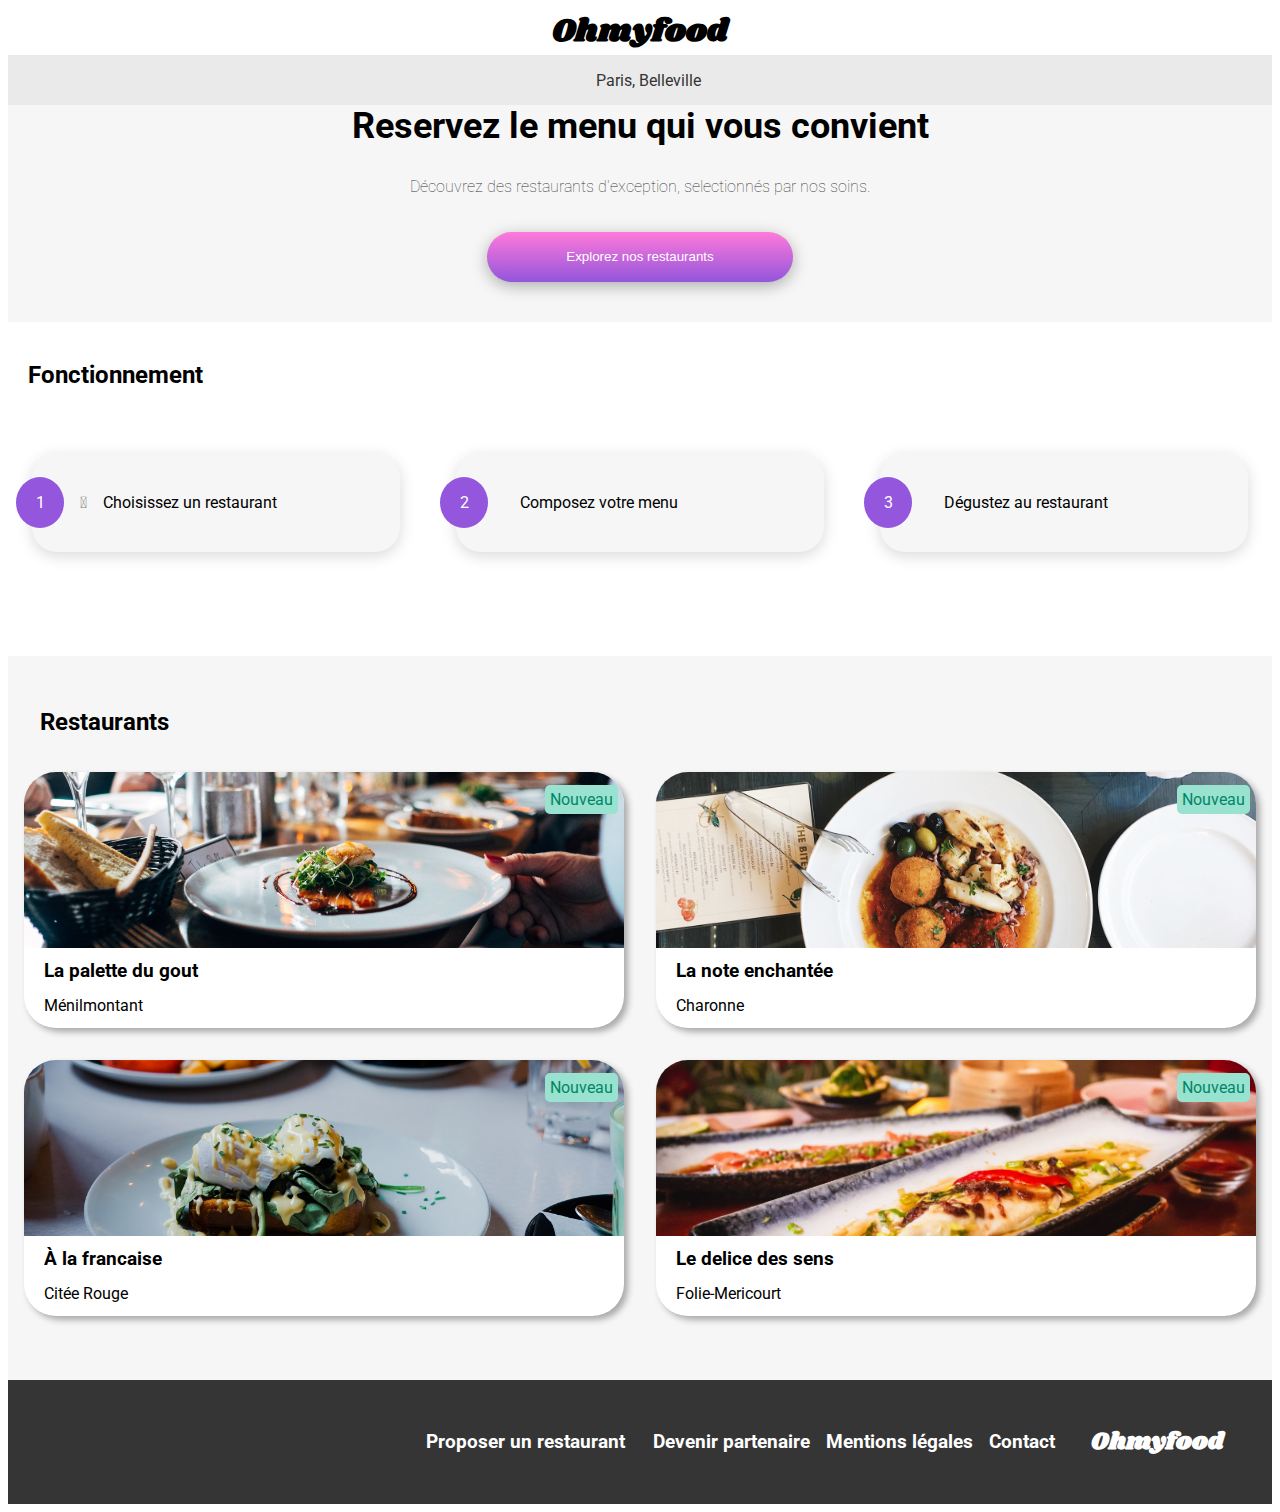
==== index.html @ 45278000 "slide + petites modifications" ====
<!DOCTYPE html>
<html lang="fr">

<head>
    <meta charset="UTF-8">
    <meta name="viewport" content="width=device-width, initial-scale=1.0">
    <title>Oh My Food</title>
    <link rel="preconnect" href="https://fonts.googleapis.com">
    <link rel="preconnect" href="https://fonts.gstatic.com" crossorigin>
    <link href="https://fonts.googleapis.com/css2?family=Shrikhand&display=swap" rel="stylesheet">
    <link rel="preconnect" href="https://fonts.googleapis.com">
    <link rel="preconnect" href="https://fonts.gstatic.com" crossorigin>
    <link href="https://fonts.googleapis.com/css2?family=Roboto:wght@100;300;500;700&display=swap" rel="stylesheet">
    <link rel="stylesheet" href="https://cdnjs.cloudflare.com/ajax/libs/font-awesome/6.2.1/css/all.min.css"
        integrity="sha512-MV7K8+y+gLIBoVD59lQIYicR65iaqukzvf/nwasF0nqhPay5w/9lJmVM2hMDcnK1OnMGCdVK+iQrJ7lzPJQd1w=="
        crossorigin="anonymous" referrerpolicy="no-referrer">
    <link rel="stylesheet" href="./main.css">
</head>

<!-- Header START -->
<html>

<body>
    <header>
        <h1>Ohmyfood</h1>
        <div class="location">
            <i class="fa-solid fa-location-dot"></i>
            <p>Paris, Belleville</p>
        </div>
        <div class="introduction">
            <div class="introduction__title">
                <h2> Reservez le menu qui vous convient</h2>
            </div>
            <div class="introduction__down-title">
                <p>Découvrez des restaurants d'exception, selectionnés par nos soins.</p>
            </div>
            <a href="#restaurants">
                <button class="button">Explorez nos restaurants</button>
            </a>
        </div>
    </header>
    <!-- Header END-->

    <!-- Fonctionnement START-->



    <section class="functionning">
        <h2>Fonctionnement</h2>
        <ul class="functionning__list">
            <li>
                <div class="functionning__list--number">1</div>
                <div><i class="fas fa-mobile-alt"></i></div>
                <p>Choisissez un restaurant</p>
            </li>
            <li>
                <div class="functionning__list--number">2</div>
                <div><i class="fas fa-list"></i></div>
                <p>Composez votre menu</p>
            </li>
            <li>
                <div class="functionning__list--number">3</div>
                <div><i class="fas fa-store"></i></div>
                <p>Dégustez au restaurant</p>
            </li>
        </ul>
    </section>




    <section class="restaurants">
        <div class="restaurants__title">
            <h2 id="restaurants">Restaurants</h2>
        </div>
        <div class="restaurants_container">
            <div class="restaurants__card">
                <a href="./pages/palette_du_gout.html">
                    <div class="button_card">
                        <span class="new">Nouveau</span>
                    </div>
                    <img class="restaurants_image" src="./public/images/restaurants/jay-wennington-N_Y88TWmGwA-unsplash.jpg"
                        alt="photo de restaurant chic">
                    <div class="restaurant_descript">
                        <div class="restaurants_name">
                            <h3>La palette du gout</h3>
                            <i class="fa-regular fa-heart"></i>
                        </div>
                        <div class="subtile_card">
                            <p>Ménilmontant</p>
                        </div>
                    </div>
                </a>
            </div>

            <div class="restaurants__card">
                <a href="./pages/la_note_enchantée.html">
                    <div class="button_card">
                        <span class="new">Nouveau</span>
                    </div>
                    <img class="restaurants_image" src="./public/images/restaurants/stil-u2Lp8tXIcjw-unsplash.jpg"
                        alt="image d" une assiette magnifique du restaurant">
                    <div class="restaurant_descript">
                        <div class="restaurants_name">
                            <h3>La note enchantée</h3>
                            <i class="fa-regular fa-heart"></i>
                        </div>
                        <div class="subtile_card">
                            <p>Charonne</p>
                        </div>
                    </div>
                </a>
            </div>
            <div class="restaurants__card">
                <a href="./pages/a_la_française.html">
                    <div class="button_card">
                        <span class="new">Nouveau</span>
                    </div>
                    <img class="restaurants_image" src="./public/images/restaurants/toa-heftiba-DQKerTsQwi0-unsplash.jpg"
                        alt="image d'une belle assiette bien dressé ">
                    <div class="restaurant_descript">
                        <div class="restaurants_name">
                            <h3>À la francaise</h3>
                            <i class="fa-regular fa-heart"></i>
                        </div>
                        <div class="subtile_card">
                            <p>Citée Rouge</p>
                        </div>
                    </div>
                </a>
            </div>

            <div class="restaurants__card">
                <a href="./pages/delice_des_sens.html">
                    <div class="button_card">
                        <span class="new">Nouveau</span>
                    </div>
                    <img class="restaurants_image"
                        src="./public/images/restaurants/louis-hansel-shotsoflouis-qNBGVyOCY8Q-unsplash.jpg"
                        alt="image d'une belle assiette en forme de bateau bien dressé">
                    <div class="restaurant_descript">
                        <div class="restaurants_name">
                            <h3>Le delice des sens</h3>
                            <i class="fa-regular fa-heart"></i>
                        </div>
                        <div class="subtile_card">
                            <p>Folie-Mericourt</p>
                        </div>
                    </div>
                </a>
            </div>
        </div>
    </section>
    <footer>
        <div class="footer">
            <a href="#">
                <div class="footer_title ">
                    <h2>Ohmyfood</h2>
                </div>
            </a>
            <ul>
                <a href="#">
                        <h3><li class="footer_logo"> <i class="fa-solid fa-utensils"></i>
                            Proposer un restaurant</h3>
                    </li>
                </a>
                <a href="#">
                        <h3><li class="footer_logo"> <i class="fa-solid fa-handshake-angle"></i> Devenir partenaire</h3>
                    </li>
                </a>
                <a href="#">
                    <li>
                        <h3>Mentions légales</h3>
                    </li>
                </a>
                <a href="#">
                    <li>
                        <h3>Contact</h3>
                    </li>
                </a>
            </ul>
        </div>
    </footer>
</body>

</html>
---- main.css ----
/* Variables colors */
body {
  font-family: "Roboto", sans-serif;
}

h1 {
  text-align: center;
  font-family: "Shrikhand", cursive;
  margin-top: 0;
  margin-bottom: 0;
}

a {
  text-decoration: none;
  color: #000;
}

li {
  list-style-type: none;
}

.location {
  display: flex;
  align-items: baseline;
  background-color: #EAEAEA;
  color: #353535;
  justify-content: center;
}
.location .fa-solid {
  padding-right: 1em;
}

.introduction {
  text-align: center;
  background-color: #f6F6F6;
}
.introduction__title {
  font-size: 24px;
  color: rgb(0, 0, 0);
  margin-top: -1.3em;
}
.introduction__down-title {
  color: #353535;
  font-weight: lighter;
}
.introduction .button {
  background-image: linear-gradient(to top, #9356DC, #FF79DA);
  box-shadow: 0px 4px 16px rgba(0, 0, 0, 0.3);
  color: white;
  height: 50px;
  border: none;
  border-radius: 25px;
  padding: 1em;
  margin-top: 1.5em;
  margin-bottom: 3em;
  opacity: 1;
  transition: opacity 250ms, transform 250ms ease-in-out;
  width: 23em;
}
.introduction .button:hover {
  box-shadow: 0px 4px 16px rgb(0, 0, 0);
  opacity: 0.85;
  transition: all 250ms ease-in-out;
  transform: scale(1.05);
  cursor: pointer;
}

.functionning {
  margin-bottom: 50px;
}
.functionning h2 {
  padding: 20px;
}
.functionning__list {
  padding-left: 0;
}
@media screen and (min-width: 1024px) {
  .functionning__list {
    display: flex;
    justify-content: space-between;
  }
}
.functionning__list li {
  display: flex;
  flex-direction: row;
  justify-content: flex-start;
  align-items: center;
  flex-wrap: nowrap;
  padding: 1.5em;
  margin: 1.5em 1.5em;
  border-radius: 25px;
  box-shadow: 0px 4px 15px 0px rgba(0, 0, 0, 0.15);
  background-color: #f6f6f6;
}
@media screen and (min-width: 1024px) {
  .functionning__list li {
    width: 20em;
  }
}
.functionning__list--number {
  background-color: #9356DC;
  color: white;
  border-radius: 50%;
  padding: 1em;
  margin-left: -2.5em;
  width: 1em;
  text-align: center;
}

.fa, .fas {
  color: grey;
  margin-left: 1em;
  margin-right: 1em;
}
.fa-mobile-alt:before, .fas-mobile-alt:before {
  content: "\f3cd";
}

.fa-store {
  color: #9356DC;
}

.restaurants {
  display: flex;
  flex-direction: column;
  margin-top: 5em;
  background-color: #f6f6f6;
  padding: 2em 0em 3em 0em;
}
.restaurants__title {
  padding-left: 2em;
}
.restaurants__card {
  border-radius: 2em;
  box-shadow: 4px 4px 6px #aaa;
  margin: 1em;
  position: relative;
  background: #ffffff;
  height: 16em;
}
.restaurants_image {
  -o-object-fit: cover;
     object-fit: cover;
  border-top-left-radius: 2em;
  border-top-right-radius: 2em;
  width: 100%;
  height: 100%;
  max-height: 11em;
}
.restaurants_name {
  padding-left: 1.25em;
  display: flex;
  justify-content: space-between;
  align-items: baseline;
  padding-right: 1.25rem;
}
.restaurants_name .fa-heart {
  font-size: 1.5em;
}

.new {
  color: #008766;
  background-color: #99E2D0;
  border: 5px solid #99E2D0;
  border-radius: 5px;
  position: absolute;
  right: 1%;
  top: 5%;
}

.subtile_card {
  padding-left: 1.25em;
}

.restaurant_descript {
  line-height: 0;
}

.restaurants_container {
  box-sizing: border-box;
}
@media screen and (min-width: 1024px) {
  .restaurants_container {
    display: grid;
    grid-template-columns: repeat(2, 1fr);
  }
}

.footer {
  background-color: #353535;
  color: white;
  padding: 1em 0em 1em 0em;
}
@media screen and (min-width: 1024px) {
  .footer {
    display: flex;
    flex-direction: row-reverse;
    padding-right: 3em;
    align-items: center;
  }
}
.footer_title {
  font-family: "Shrikhand", cursive;
  padding-left: 2.25em;
}
.footer_logo {
  display: flex;
  align-items: baseline;
  gap: 0.5em;
}

footer a {
  color: white;
}

@media screen and (min-width: 1024px) {
  .footer ul {
    display: flex;
  }
}

@media screen and (min-width: 1024px) {
  .footer li {
    margin-bottom: 0.5em;
    padding-left: 1em;
  }
}

.banner {
  display: flex;
  align-items: center;
}
.banner_arrow {
  padding-left: 2em;
}
.banner_title {
  flex-basis: 90%;
  text-align: center;
}

.menu_pix {
  box-sizing: border-box;
}
.menu_pix img {
  -o-object-fit: cover;
     object-fit: cover;
  width: 100%;
  height: 250px;
}

.container {
  background-color: #f6f6f6;
  margin-top: -3em;
  border-radius: 25px 25px 0 0;
  position: relative;
}
@media screen and (min-width: 1024px) {
  .container {
    margin: -3em 12em 0em 12em;
  }
}
.container_banner {
  font-family: shrikhand;
  font-weight: 400;
  text-align: center;
  display: flex;
  align-items: center;
  padding: 0.75em 0 0 1em;
}
@media screen and (min-width: 1024px) {
  .container_banner {
    justify-content: center;
  }
}

.menu {
  margin-left: 0.75em;
  margin-right: 0.75em;
}
.menu__part {
  box-sizing: border-box;
}

.category__name {
  margin-left: 0.75em;
  margin-top: 1em;
  margin-bottom: 1em;
  font-weight: 300;
  font-size: 16px;
}
.category__name--line {
  width: 3em;
  border: 1.5px solid #99E2D0;
  margin-left: 0.75em;
  margin-bottom: 1em;
}

.choice {
  display: flex;
  flex-direction: column;
  gap: 0.75em;
}
.choice__card {
  background-color: white;
  border-radius: 15px;
  box-shadow: 0px 4.01149px 15.0431px rgba(0, 0, 0, 0.1);
  display: flex;
  flex-direction: row;
  height: 4.3em;
  overflow: hidden;
}
.choice__card__txt {
  display: flex;
  flex-direction: column;
  justify-content: space-between;
  width: auto;
  flex: 1;
  padding-left: 20px;
  white-space: nowrap;
  text-overflow: ellipsis;
  overflow: hidden;
}
.choice__card__txt--title {
  white-space: nowrap;
  text-overflow: ellipsis;
  overflow: hidden;
  font-weight: 500;
  font-size: 18px;
  padding-top: 0.8em;
}
.choice__card__txt--description {
  white-space: nowrap;
  text-overflow: ellipsis;
  overflow: hidden;
  font-weight: 300;
  font-size: 15px;
  padding-bottom: 12px;
}
.choice__card__price {
  width: 4.3em;
  height: 100%;
  display: flex;
  padding-top: 2.3em;
  justify-content: center;
}
.choice__card__price span {
  font-weight: 700;
  font-size: 15px;
}
.choice__card__check {
  width: 4.3em;
  height: 100%;
  margin-right: -4.3em;
  background-color: #99E2D0;
  display: flex;
  justify-content: center;
  align-items: center;
  transition-duration: 0.3s;
  cursor: pointer;
}
.choice__card:hover > .choice__card__check {
  margin: 0;
  transition: all 0.8s;
}

.fa-circle-check {
  color: white;
}

.command {
  display: flex;
  justify-content: center;
  padding-top: 1em;
}
.command__button {
  background-image: linear-gradient(to top, #9356DC, #FF79DA);
  box-shadow: 0px 4px 16px rgba(0, 0, 0, 0.3);
  color: white;
  height: 50px;
  border: none;
  border-radius: 25px;
  padding: 1em;
  margin-top: 1.5em;
  margin-bottom: 3em;
  opacity: 1;
  transition: opacity 250ms, transform 250ms ease-in-out;
  width: 20em;
}
.command__button:hover {
  box-shadow: 0px 4px 16px rgb(0, 0, 0);
  opacity: 0.85;
  transition: all 250ms ease-in-out;
  transform: scale(1.05);
  cursor: pointer;
}

.choice__card__txt p,
.choice__card__txt h3 {
  margin: 0;
}

.restaurants__card:hover {
  transform: scale(1.05);
  transition: transform 0.2s ease-in-out;
}/*# sourceMappingURL=main.css.map */
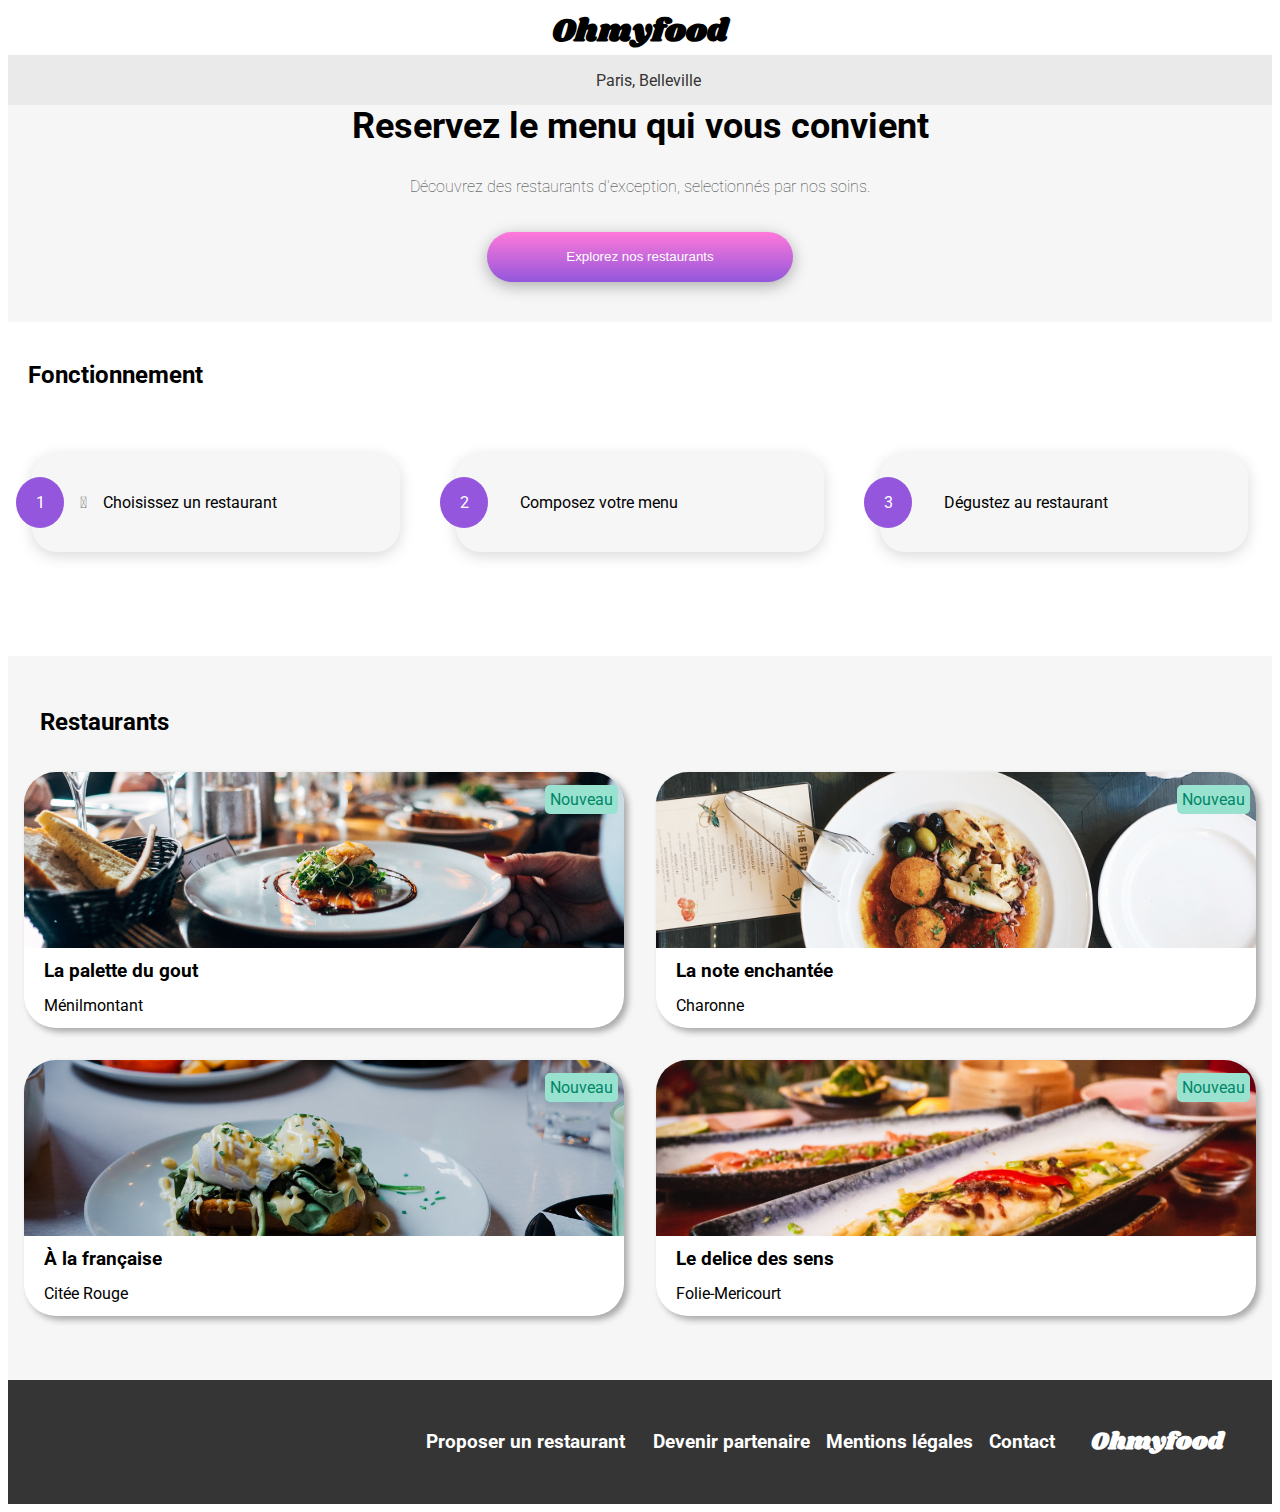
==== commit 7ae516b2: "Anim heart + slide + other + organisation" ====
--- a/index.html
+++ b/index.html
@@ -79,12 +79,15 @@
                     <div class="button_card">
                         <span class="new">Nouveau</span>
                     </div>
-                    <img class="restaurants_image" src="./public/images/restaurants/jay-wennington-N_Y88TWmGwA-unsplash.jpg"
+                    <img class="restaurants_image"
+                        src="./public/images/restaurants/jay-wennington-N_Y88TWmGwA-unsplash.jpg"
                         alt="photo de restaurant chic">
                     <div class="restaurant_descript">
                         <div class="restaurants_name">
-                            <h3>La palette du gout</h3>
-                            <i class="fa-regular fa-heart"></i>
+                            <h3>La palette du gout
+                                <i class="fa-regular fa-heart"></i>
+                                <i class="fa-solid fa-heart my-heart-full"></i>
+                            </h3>
                         </div>
                         <div class="subtile_card">
                             <p>Ménilmontant</p>
@@ -102,8 +105,10 @@
                         alt="image d" une assiette magnifique du restaurant">
                     <div class="restaurant_descript">
                         <div class="restaurants_name">
-                            <h3>La note enchantée</h3>
-                            <i class="fa-regular fa-heart"></i>
+                            <h3>La note enchantée
+                                <i class="fa-regular fa-heart"></i>
+                                <i class="fa-solid fa-heart my-heart-full"></i>
+                            </h3>
                         </div>
                         <div class="subtile_card">
                             <p>Charonne</p>
@@ -116,12 +121,15 @@
                     <div class="button_card">
                         <span class="new">Nouveau</span>
                     </div>
-                    <img class="restaurants_image" src="./public/images/restaurants/toa-heftiba-DQKerTsQwi0-unsplash.jpg"
+                    <img class="restaurants_image"
+                        src="./public/images/restaurants/toa-heftiba-DQKerTsQwi0-unsplash.jpg"
                         alt="image d'une belle assiette bien dressé ">
                     <div class="restaurant_descript">
                         <div class="restaurants_name">
-                            <h3>À la francaise</h3>
-                            <i class="fa-regular fa-heart"></i>
+                            <h3> À la française
+                                <i class="fa-regular fa-heart"></i>
+                                <i class="fa-solid fa-heart my-heart-full"></i>
+                            </h3>
                         </div>
                         <div class="subtile_card">
                             <p>Citée Rouge</p>
@@ -140,8 +148,10 @@
                         alt="image d'une belle assiette en forme de bateau bien dressé">
                     <div class="restaurant_descript">
                         <div class="restaurants_name">
-                            <h3>Le delice des sens</h3>
-                            <i class="fa-regular fa-heart"></i>
+                            <h3>Le delice des sens
+                                <i class="fa-regular fa-heart"></i>
+                                <i class="fa-solid fa-heart my-heart-full"></i>
+                            </h3>
                         </div>
                         <div class="subtile_card">
                             <p>Folie-Mericourt</p>
@@ -160,12 +170,16 @@
             </a>
             <ul>
                 <a href="#">
-                        <h3><li class="footer_logo"> <i class="fa-solid fa-utensils"></i>
-                            Proposer un restaurant</h3>
-                    </li>
-                </a>
-                <a href="#">
-                        <h3><li class="footer_logo"> <i class="fa-solid fa-handshake-angle"></i> Devenir partenaire</h3>
+                    <h3>
+                        <li class="footer_logo"> <i class="fa-solid fa-utensils"></i>
+                            Proposer un restaurant
+                    </h3>
+                    </li>
+                </a>
+                <a href="#">
+                    <h3>
+                        <li class="footer_logo"> <i class="fa-solid fa-handshake-angle"></i> Devenir partenaire
+                    </h3>
                     </li>
                 </a>
                 <a href="#">
--- a/main.css
+++ b/main.css
@@ -138,6 +138,10 @@
   background: #ffffff;
   height: 16em;
 }
+.restaurants__card:hover {
+  transform: scale(1.02);
+  transition: transform 0.2s ease-in-out;
+}
 .restaurants_image {
   -o-object-fit: cover;
      object-fit: cover;
@@ -150,12 +154,13 @@
 .restaurants_name {
   padding-left: 1.25em;
   display: flex;
-  justify-content: space-between;
-  align-items: baseline;
-  padding-right: 1.25rem;
-}
-.restaurants_name .fa-heart {
-  font-size: 1.5em;
+}
+.restaurants_name h3 {
+  display: flex;
+  align-items: center;
+}
+.restaurants_name i {
+  right: 1em;
 }
 
 .new {
@@ -186,6 +191,47 @@
   }
 }
 
+.heart__icon i {
+  position: absolute;
+  cursor: pointer;
+}
+
+.my-heart-full {
+  opacity: 0;
+  transition: opacity 1s ease-in-out;
+  -webkit-text-fill-color: transparent;
+  background-image: linear-gradient(#ff79dA, #9356dc);
+  -webkit-background-clip: text;
+  background-clip: text;
+}
+
+.my-heart-full:hover {
+  opacity: 1;
+  background-position: 0% 100%;
+  background-image: linear-gradient(#ff79dA, #9356dc);
+  transition: opacity 1s ease-in-out;
+}
+
+.fa-heart {
+  position: absolute;
+  cursor: pointer;
+  font-size: 1.2em;
+}
+.fa-heart__full {
+  opacity: 0;
+  transition: opacity 1s ease-in-out;
+  -webkit-text-fill-color: transparent;
+  background-image: linear-gradient(#ff79dA, #9356dc);
+  -webkit-background-clip: text;
+  background-clip: text;
+}
+.fa-heart__full:hover {
+  opacity: 1;
+  background-position: 0% 100%;
+  background-image: linear-gradient(#ff79dA, #9356dc);
+  transition: opacity 1s ease-in-out;
+}
+
 .footer {
   background-color: #353535;
   color: white;
@@ -231,7 +277,8 @@
   align-items: center;
 }
 .banner_arrow {
-  padding-left: 2em;
+  padding-left: 1em;
+  font-size: 1.5em;
 }
 .banner_title {
   flex-basis: 90%;
@@ -270,6 +317,15 @@
 @media screen and (min-width: 1024px) {
   .container_banner {
     justify-content: center;
+  }
+}
+.container_title i {
+  right: 1em;
+}
+@media screen and (min-width: 1024px) {
+  .container_title i {
+    right: auto;
+    padding-left: 0.5em;
   }
 }
 
@@ -397,9 +453,4 @@
 .choice__card__txt p,
 .choice__card__txt h3 {
   margin: 0;
-}
-
-.restaurants__card:hover {
-  transform: scale(1.05);
-  transition: transform 0.2s ease-in-out;
 }/*# sourceMappingURL=main.css.map */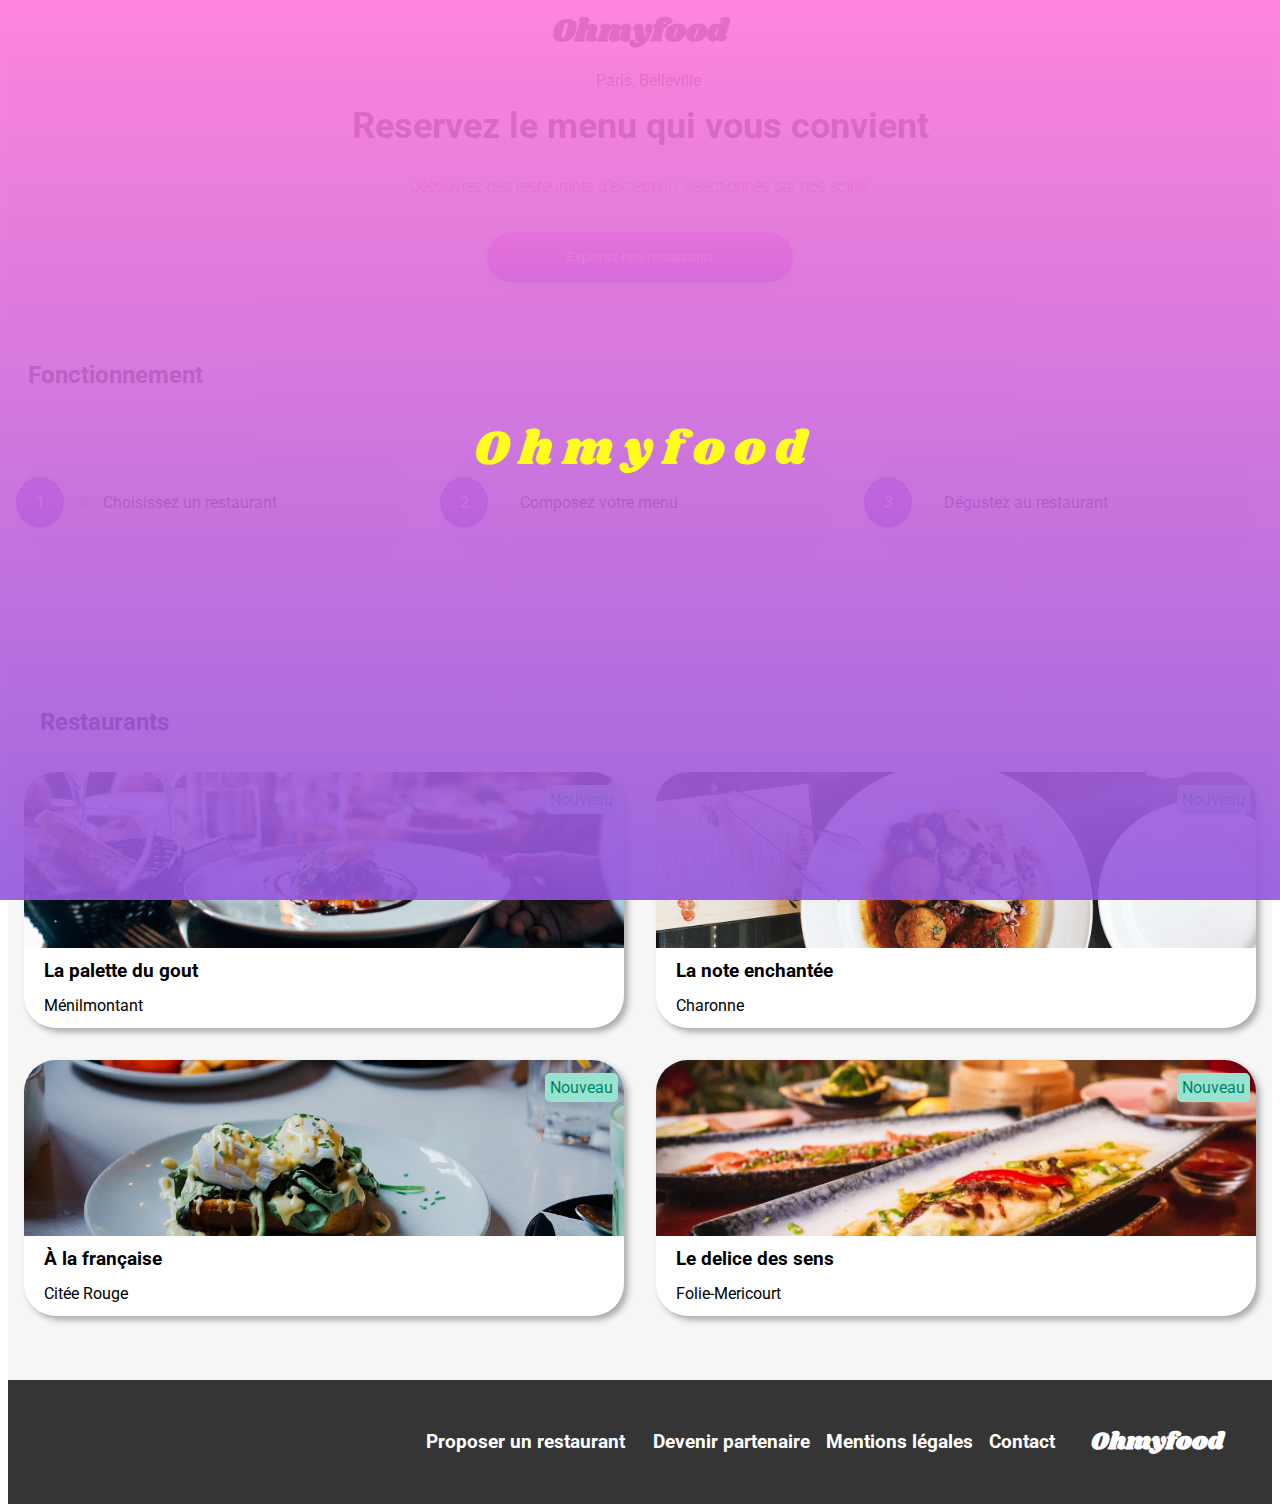
==== commit 1baedaa0: "loader ok" ====
--- a/index.html
+++ b/index.html
@@ -21,6 +21,18 @@
 <html>
 
 <body>
+    <div class="loader">
+        <div class="word">
+          <span>O</span>
+          <span>h</span>
+          <span>m</span>
+          <span>y</span>
+          <span>f</span>
+          <span>o</span>
+          <span>o</span>
+          <span>d</span>
+        </div>
+      </div>
     <header>
         <h1>Ohmyfood</h1>
         <div class="location">
--- a/main.css
+++ b/main.css
@@ -453,4 +453,73 @@
 .choice__card__txt p,
 .choice__card__txt h3 {
   margin: 0;
+}
+
+.loader {
+  position: fixed;
+  display: grid;
+  place-items: center;
+  background: linear-gradient(#ff79dA, #9356dc);
+  height: 100vh;
+  inset: 0;
+  z-index: 1;
+  opacity: 0.9;
+  animation: disappear 0.3s 3.5s forwards;
+}
+
+.word {
+  display: inline-block;
+  font-size: 48px;
+  color: yellow;
+  font-family: shrikhand;
+}
+
+.word span {
+  display: inline-block;
+  animation: spin 3s;
+}
+
+@keyframes disappear {
+  0% {
+    transform: scale(1);
+  }
+  100% {
+    transform: scale(0);
+  }
+}
+@keyframes spin {
+  to {
+    transform: rotateY(360deg);
+  }
+}
+.word span:nth-child(1) {
+  animation-delay: 0s;
+}
+
+.word span:nth-child(2) {
+  animation-delay: 0.2s;
+}
+
+.word span:nth-child(3) {
+  animation-delay: 0.4s;
+}
+
+.word span:nth-child(4) {
+  animation-delay: 0.6s;
+}
+
+.word span:nth-child(5) {
+  animation-delay: 0.8s;
+}
+
+.word span:nth-child(6) {
+  animation-delay: 1s;
+}
+
+.word span:nth-child(7) {
+  animation-delay: 1.2s;
+}
+
+.word span:nth-child(8) {
+  animation-delay: 1.4s;
 }/*# sourceMappingURL=main.css.map */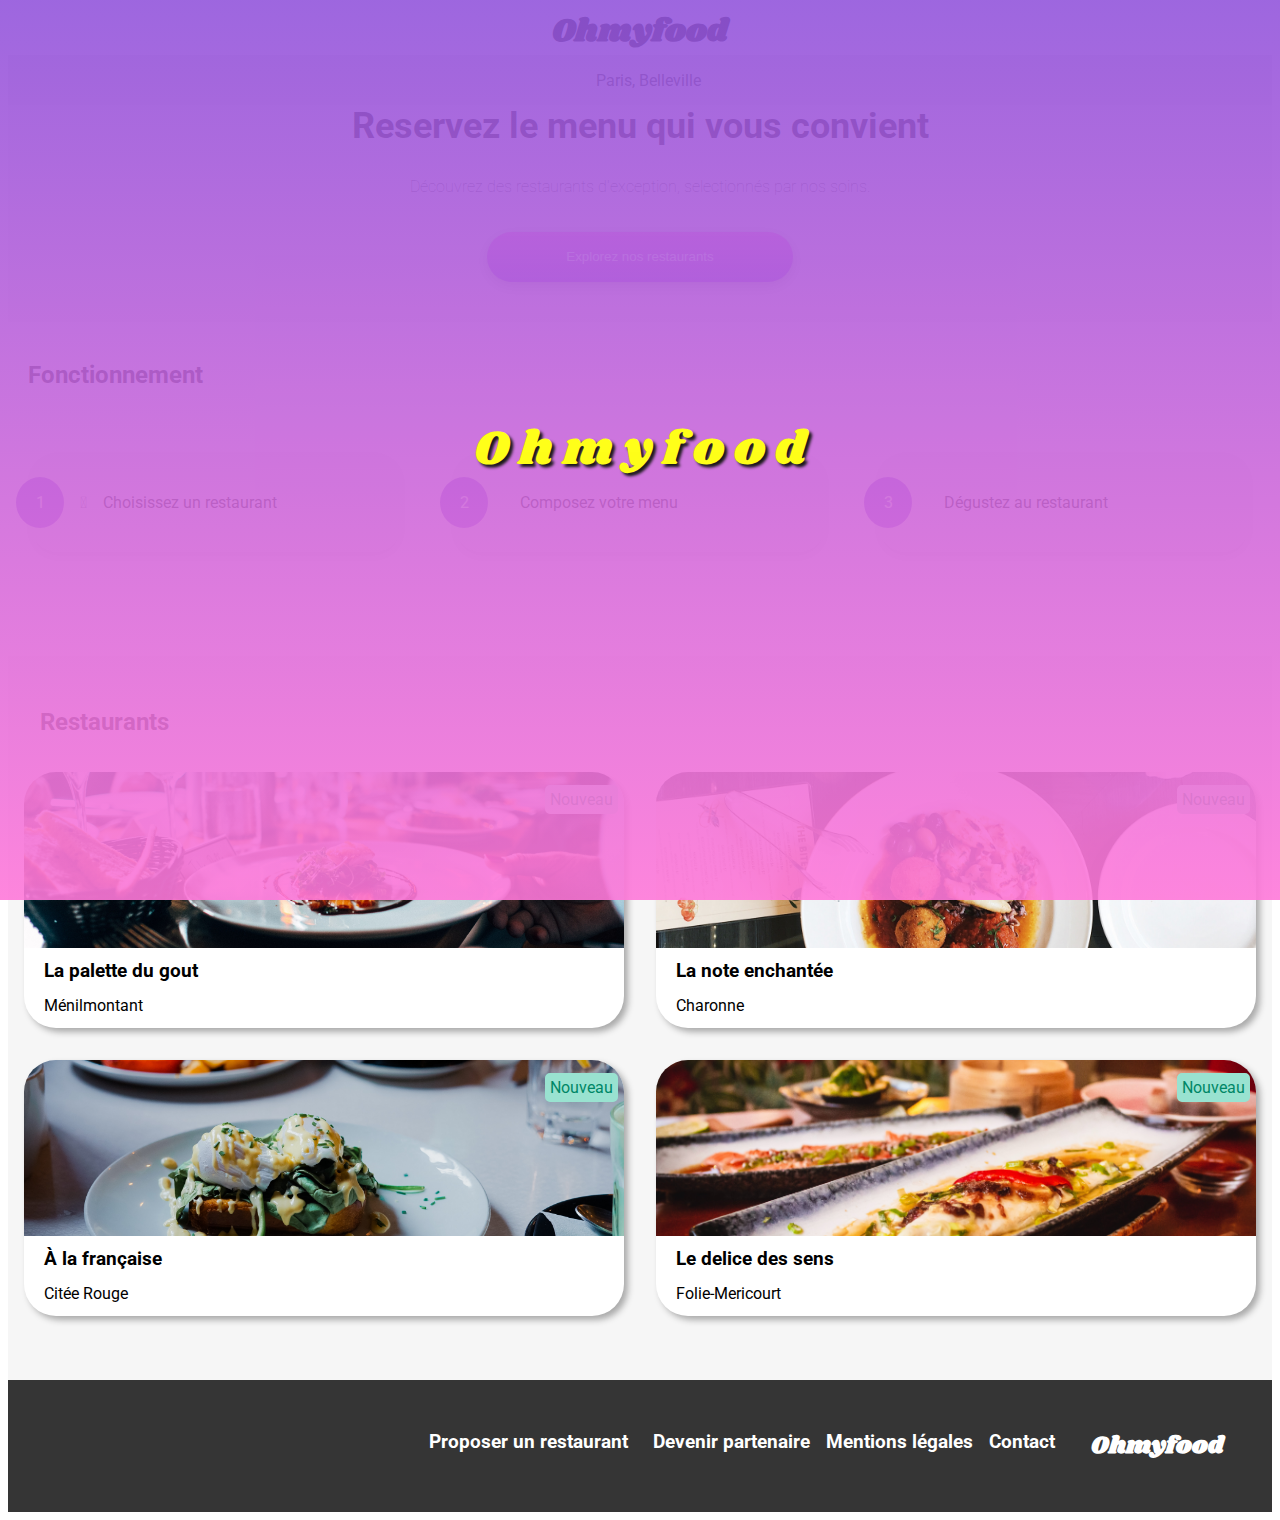
==== commit 1f2829be: "Correction des erreurs W3C" ====
--- a/index.html
+++ b/index.html
@@ -18,7 +18,6 @@
 </head>
 
 <!-- Header START -->
-<html>
 
 <body>
     <div class="loader">
@@ -46,9 +45,7 @@
             <div class="introduction__down-title">
                 <p>Découvrez des restaurants d'exception, selectionnés par nos soins.</p>
             </div>
-            <a href="#restaurants">
                 <button class="button">Explorez nos restaurants</button>
-            </a>
         </div>
     </header>
     <!-- Header END-->
@@ -83,7 +80,7 @@
 
     <section class="restaurants">
         <div class="restaurants__title">
-            <h2 id="restaurants">Restaurants</h2>
+            <h2>Restaurants</h2>
         </div>
         <div class="restaurants_container">
             <div class="restaurants__card">
@@ -92,8 +89,7 @@
                         <span class="new">Nouveau</span>
                     </div>
                     <img class="restaurants_image"
-                        src="./public/images/restaurants/jay-wennington-N_Y88TWmGwA-unsplash.jpg"
-                        alt="photo de restaurant chic">
+                        src="./public/images/restaurants/jay-wennington-N_Y88TWmGwA-unsplash.jpg" alt="photo de restaurant chic">
                     <div class="restaurant_descript">
                         <div class="restaurants_name">
                             <h3>La palette du gout
@@ -109,12 +105,11 @@
             </div>
 
             <div class="restaurants__card">
-                <a href="./pages/la_note_enchantée.html">
-                    <div class="button_card">
-                        <span class="new">Nouveau</span>
-                    </div>
-                    <img class="restaurants_image" src="./public/images/restaurants/stil-u2Lp8tXIcjw-unsplash.jpg"
-                        alt="image d" une assiette magnifique du restaurant">
+                <a href="./pages/la_note_enchantee.html">
+                    <div class="button_card">
+                        <span class="new">Nouveau</span>
+                    </div>
+                    <img class="restaurants_image" src="./public/images/restaurants/stil-u2Lp8tXIcjw-unsplash.jpg" alt="image d'une assiette magnifique du restaurant">
                     <div class="restaurant_descript">
                         <div class="restaurants_name">
                             <h3>La note enchantée
@@ -129,13 +124,12 @@
                 </a>
             </div>
             <div class="restaurants__card">
-                <a href="./pages/a_la_française.html">
+                <a href="./pages/a_la_francaise.html">
                     <div class="button_card">
                         <span class="new">Nouveau</span>
                     </div>
                     <img class="restaurants_image"
-                        src="./public/images/restaurants/toa-heftiba-DQKerTsQwi0-unsplash.jpg"
-                        alt="image d'une belle assiette bien dressé ">
+                        src="./public/images/restaurants/toa-heftiba-DQKerTsQwi0-unsplash.jpg" alt="image d'une belle assiette bien dressé ">
                     <div class="restaurant_descript">
                         <div class="restaurants_name">
                             <h3> À la française
@@ -156,8 +150,7 @@
                         <span class="new">Nouveau</span>
                     </div>
                     <img class="restaurants_image"
-                        src="./public/images/restaurants/louis-hansel-shotsoflouis-qNBGVyOCY8Q-unsplash.jpg"
-                        alt="image d'une belle assiette en forme de bateau bien dressé">
+                        src="./public/images/restaurants/louis-hansel-shotsoflouis-qNBGVyOCY8Q-unsplash.jpg" alt="image d'une belle assiette en forme de bateau bien dressé">
                     <div class="restaurant_descript">
                         <div class="restaurants_name">
                             <h3>Le delice des sens
@@ -181,29 +174,31 @@
                 </div>
             </a>
             <ul>
-                <a href="#">
-                    <h3>
-                        <li class="footer_logo"> <i class="fa-solid fa-utensils"></i>
+                <li>
+                    <a href="#">
+                        <h3 class="footer_logo">
+                            <i class="fa-solid fa-utensils"></i>
                             Proposer un restaurant
-                    </h3>
-                    </li>
-                </a>
-                <a href="#">
-                    <h3>
-                        <li class="footer_logo"> <i class="fa-solid fa-handshake-angle"></i> Devenir partenaire
-                    </h3>
-                    </li>
-                </a>
-                <a href="#">
-                    <li>
+                        </h3>
+                    </a>
+                </li>
+                <li>
+                    <a href="#">
+                        <h3 class="footer_logo">
+                            <i class="fa-solid fa-handshake-angle"></i> Devenir partenaire
+                        </h3>
+                    </a>
+                </li>
+                <li>
+                    <a href="#">
                         <h3>Mentions légales</h3>
-                    </li>
-                </a>
-                <a href="#">
-                    <li>
+                    </a>
+                </li>
+                <li>
+                    <a href="#">
                         <h3>Contact</h3>
-                    </li>
-                </a>
+                    </a>
+                </li>
             </ul>
         </div>
     </footer>
--- a/main.css
+++ b/main.css
@@ -32,7 +32,7 @@
 
 .introduction {
   text-align: center;
-  background-color: #f6F6F6;
+  background-color: #f6f6f6;
 }
 .introduction__title {
   font-size: 24px;
@@ -200,7 +200,7 @@
   opacity: 0;
   transition: opacity 1s ease-in-out;
   -webkit-text-fill-color: transparent;
-  background-image: linear-gradient(#ff79dA, #9356dc);
+  background-image: linear-gradient(#FF79DA, #9356DC);
   -webkit-background-clip: text;
   background-clip: text;
 }
@@ -208,7 +208,7 @@
 .my-heart-full:hover {
   opacity: 1;
   background-position: 0% 100%;
-  background-image: linear-gradient(#ff79dA, #9356dc);
+  background-image: linear-gradient(#FF79DA, #9356DC);
   transition: opacity 1s ease-in-out;
 }
 
@@ -221,14 +221,14 @@
   opacity: 0;
   transition: opacity 1s ease-in-out;
   -webkit-text-fill-color: transparent;
-  background-image: linear-gradient(#ff79dA, #9356dc);
+  background-image: linear-gradient(#FF79DA, #9356DC);
   -webkit-background-clip: text;
   background-clip: text;
 }
 .fa-heart__full:hover {
   opacity: 1;
   background-position: 0% 100%;
-  background-image: linear-gradient(#ff79dA, #9356dc);
+  background-image: linear-gradient(#FF79DA, #9356DC);
   transition: opacity 1s ease-in-out;
 }
 
@@ -332,6 +332,8 @@
 .menu {
   margin-left: 0.75em;
   margin-right: 0.75em;
+  opacity: 0;
+  animation: menuFadeIn 4s forwards;
 }
 .menu__part {
   box-sizing: border-box;
@@ -459,7 +461,7 @@
   position: fixed;
   display: grid;
   place-items: center;
-  background: linear-gradient(#ff79dA, #9356dc);
+  background: linear-gradient(#9356DC, #FF79DA);
   height: 100vh;
   inset: 0;
   z-index: 1;
@@ -471,6 +473,7 @@
   display: inline-block;
   font-size: 48px;
   color: yellow;
+  text-shadow: 3px 3px 3px black;
   font-family: shrikhand;
 }
 
@@ -479,6 +482,38 @@
   animation: spin 3s;
 }
 
+.word span:nth-child(1) {
+  animation-delay: 0s;
+}
+
+.word span:nth-child(2) {
+  animation-delay: 0.2s;
+}
+
+.word span:nth-child(3) {
+  animation-delay: 0.4s;
+}
+
+.word span:nth-child(4) {
+  animation-delay: 0.6s;
+}
+
+.word span:nth-child(5) {
+  animation-delay: 0.8s;
+}
+
+.word span:nth-child(6) {
+  animation-delay: 1s;
+}
+
+.word span:nth-child(7) {
+  animation-delay: 1.2s;
+}
+
+.word span:nth-child(8) {
+  animation-delay: 1.4s;
+}
+
 @keyframes disappear {
   0% {
     transform: scale(1);
@@ -492,34 +527,13 @@
     transform: rotateY(360deg);
   }
 }
-.word span:nth-child(1) {
-  animation-delay: 0s;
-}
-
-.word span:nth-child(2) {
-  animation-delay: 0.2s;
-}
-
-.word span:nth-child(3) {
-  animation-delay: 0.4s;
-}
-
-.word span:nth-child(4) {
-  animation-delay: 0.6s;
-}
-
-.word span:nth-child(5) {
-  animation-delay: 0.8s;
-}
-
-.word span:nth-child(6) {
-  animation-delay: 1s;
-}
-
-.word span:nth-child(7) {
-  animation-delay: 1.2s;
-}
-
-.word span:nth-child(8) {
-  animation-delay: 1.4s;
+@keyframes menuFadeIn {
+  0% {
+    opacity: 0;
+    height: 0;
+  }
+  100% {
+    opacity: 1;
+    height: 100%;
+  }
 }/*# sourceMappingURL=main.css.map */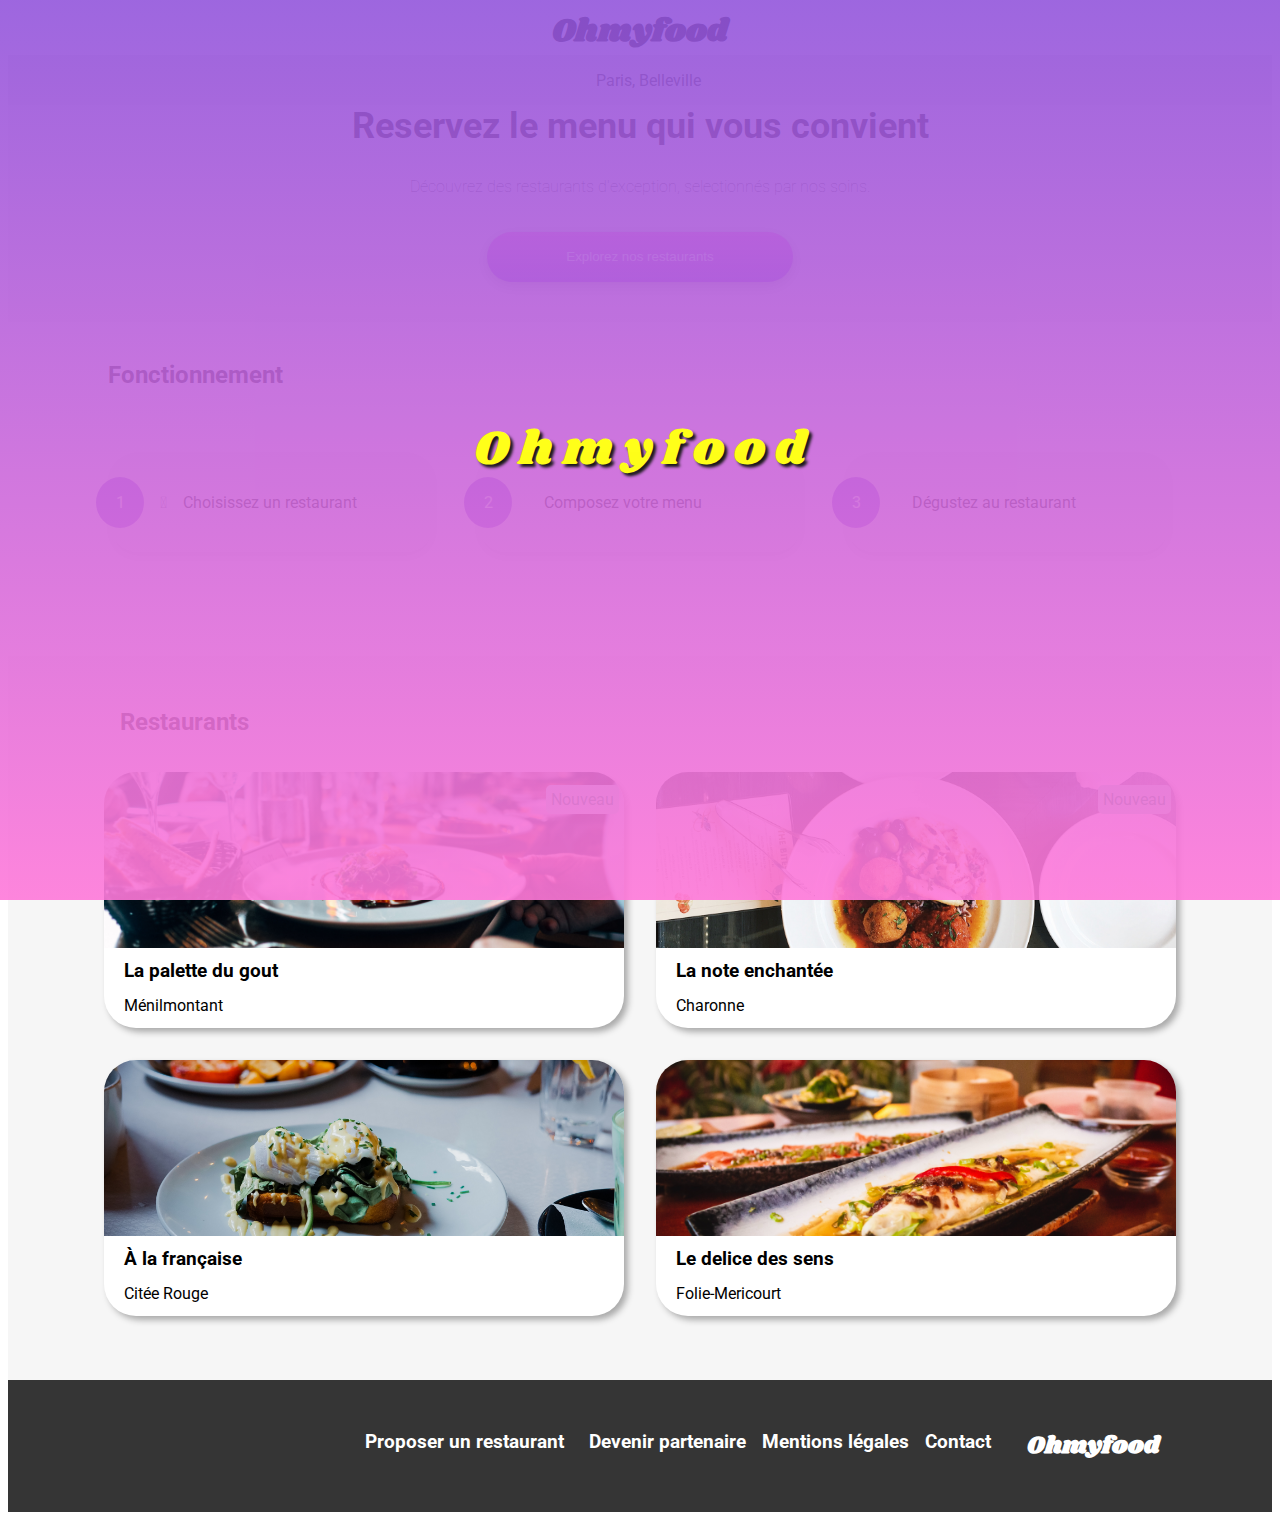
==== commit 89dc0b02: "Finition" ====
--- a/index.html
+++ b/index.html
@@ -22,16 +22,16 @@
 <body>
     <div class="loader">
         <div class="word">
-          <span>O</span>
-          <span>h</span>
-          <span>m</span>
-          <span>y</span>
-          <span>f</span>
-          <span>o</span>
-          <span>o</span>
-          <span>d</span>
-        </div>
-      </div>
+            <span>O</span>
+            <span>h</span>
+            <span>m</span>
+            <span>y</span>
+            <span>f</span>
+            <span>o</span>
+            <span>o</span>
+            <span>d</span>
+        </div>
+    </div>
     <header>
         <h1>Ohmyfood</h1>
         <div class="location">
@@ -45,7 +45,7 @@
             <div class="introduction__down-title">
                 <p>Découvrez des restaurants d'exception, selectionnés par nos soins.</p>
             </div>
-                <button class="button">Explorez nos restaurants</button>
+            <button class="button">Explorez nos restaurants</button>
         </div>
     </header>
     <!-- Header END-->
@@ -84,12 +84,13 @@
         </div>
         <div class="restaurants_container">
             <div class="restaurants__card">
-                <a href="./pages/palette_du_gout.html">
+                <a href="./page/palette_du_gout.html">
                     <div class="button_card">
                         <span class="new">Nouveau</span>
                     </div>
                     <img class="restaurants_image"
-                        src="./public/images/restaurants/jay-wennington-N_Y88TWmGwA-unsplash.jpg" alt="photo de restaurant chic">
+                        src="./public/images/restaurants/jay-wennington-N_Y88TWmGwA-unsplash.jpg"
+                        alt="photo de restaurant chic">
                     <div class="restaurant_descript">
                         <div class="restaurants_name">
                             <h3>La palette du gout
@@ -105,11 +106,12 @@
             </div>
 
             <div class="restaurants__card">
-                <a href="./pages/la_note_enchantee.html">
+                <a href="./page/la_note_enchantee.html">
                     <div class="button_card">
                         <span class="new">Nouveau</span>
                     </div>
-                    <img class="restaurants_image" src="./public/images/restaurants/stil-u2Lp8tXIcjw-unsplash.jpg" alt="image d'une assiette magnifique du restaurant">
+                    <img class="restaurants_image" src="./public/images/restaurants/stil-u2Lp8tXIcjw-unsplash.jpg"
+                        alt="image d'une assiette magnifique du restaurant">
                     <div class="restaurant_descript">
                         <div class="restaurants_name">
                             <h3>La note enchantée
@@ -124,12 +126,13 @@
                 </a>
             </div>
             <div class="restaurants__card">
-                <a href="./pages/a_la_francaise.html">
-                    <div class="button_card">
-                        <span class="new">Nouveau</span>
+                <a href="./page/a_la_francaise.html">
+                    <div class="button_card">
+
                     </div>
                     <img class="restaurants_image"
-                        src="./public/images/restaurants/toa-heftiba-DQKerTsQwi0-unsplash.jpg" alt="image d'une belle assiette bien dressé ">
+                        src="./public/images/restaurants/toa-heftiba-DQKerTsQwi0-unsplash.jpg"
+                        alt="image d'une belle assiette bien dressé ">
                     <div class="restaurant_descript">
                         <div class="restaurants_name">
                             <h3> À la française
@@ -145,12 +148,13 @@
             </div>
 
             <div class="restaurants__card">
-                <a href="./pages/delice_des_sens.html">
-                    <div class="button_card">
-                        <span class="new">Nouveau</span>
+                <a href="./page/delices_des_sens.html">
+                    <div class="button_card">
+
                     </div>
                     <img class="restaurants_image"
-                        src="./public/images/restaurants/louis-hansel-shotsoflouis-qNBGVyOCY8Q-unsplash.jpg" alt="image d'une belle assiette en forme de bateau bien dressé">
+                        src="./public/images/restaurants/louis-hansel-shotsoflouis-qNBGVyOCY8Q-unsplash.jpg"
+                        alt="image d'une belle assiette en forme de bateau bien dressé">
                     <div class="restaurant_descript">
                         <div class="restaurants_name">
                             <h3>Le delice des sens
--- a/main.css
+++ b/main.css
@@ -68,6 +68,11 @@
 .functionning {
   margin-bottom: 50px;
 }
+@media screen and (min-width: 1024px) {
+  .functionning {
+    padding: 0 5em 0 5em;
+  }
+}
 .functionning h2 {
   padding: 20px;
 }
@@ -127,6 +132,12 @@
   background-color: #f6f6f6;
   padding: 2em 0em 3em 0em;
 }
+@media screen and (min-width: 1024px) {
+  .restaurants {
+    padding-left: 5em;
+    padding-right: 5em;
+  }
+}
 .restaurants__title {
   padding-left: 2em;
 }
@@ -241,7 +252,7 @@
   .footer {
     display: flex;
     flex-direction: row-reverse;
-    padding-right: 3em;
+    padding-right: 7em;
     align-items: center;
   }
 }
@@ -317,6 +328,7 @@
 @media screen and (min-width: 1024px) {
   .container_banner {
     justify-content: center;
+    padding-left: 0em;
   }
 }
 .container_title i {
@@ -330,8 +342,8 @@
 }
 
 .menu {
-  margin-left: 0.75em;
-  margin-right: 0.75em;
+  margin-left: 7em;
+  margin-right: 7em;
   opacity: 0;
   animation: menuFadeIn 4s forwards;
 }
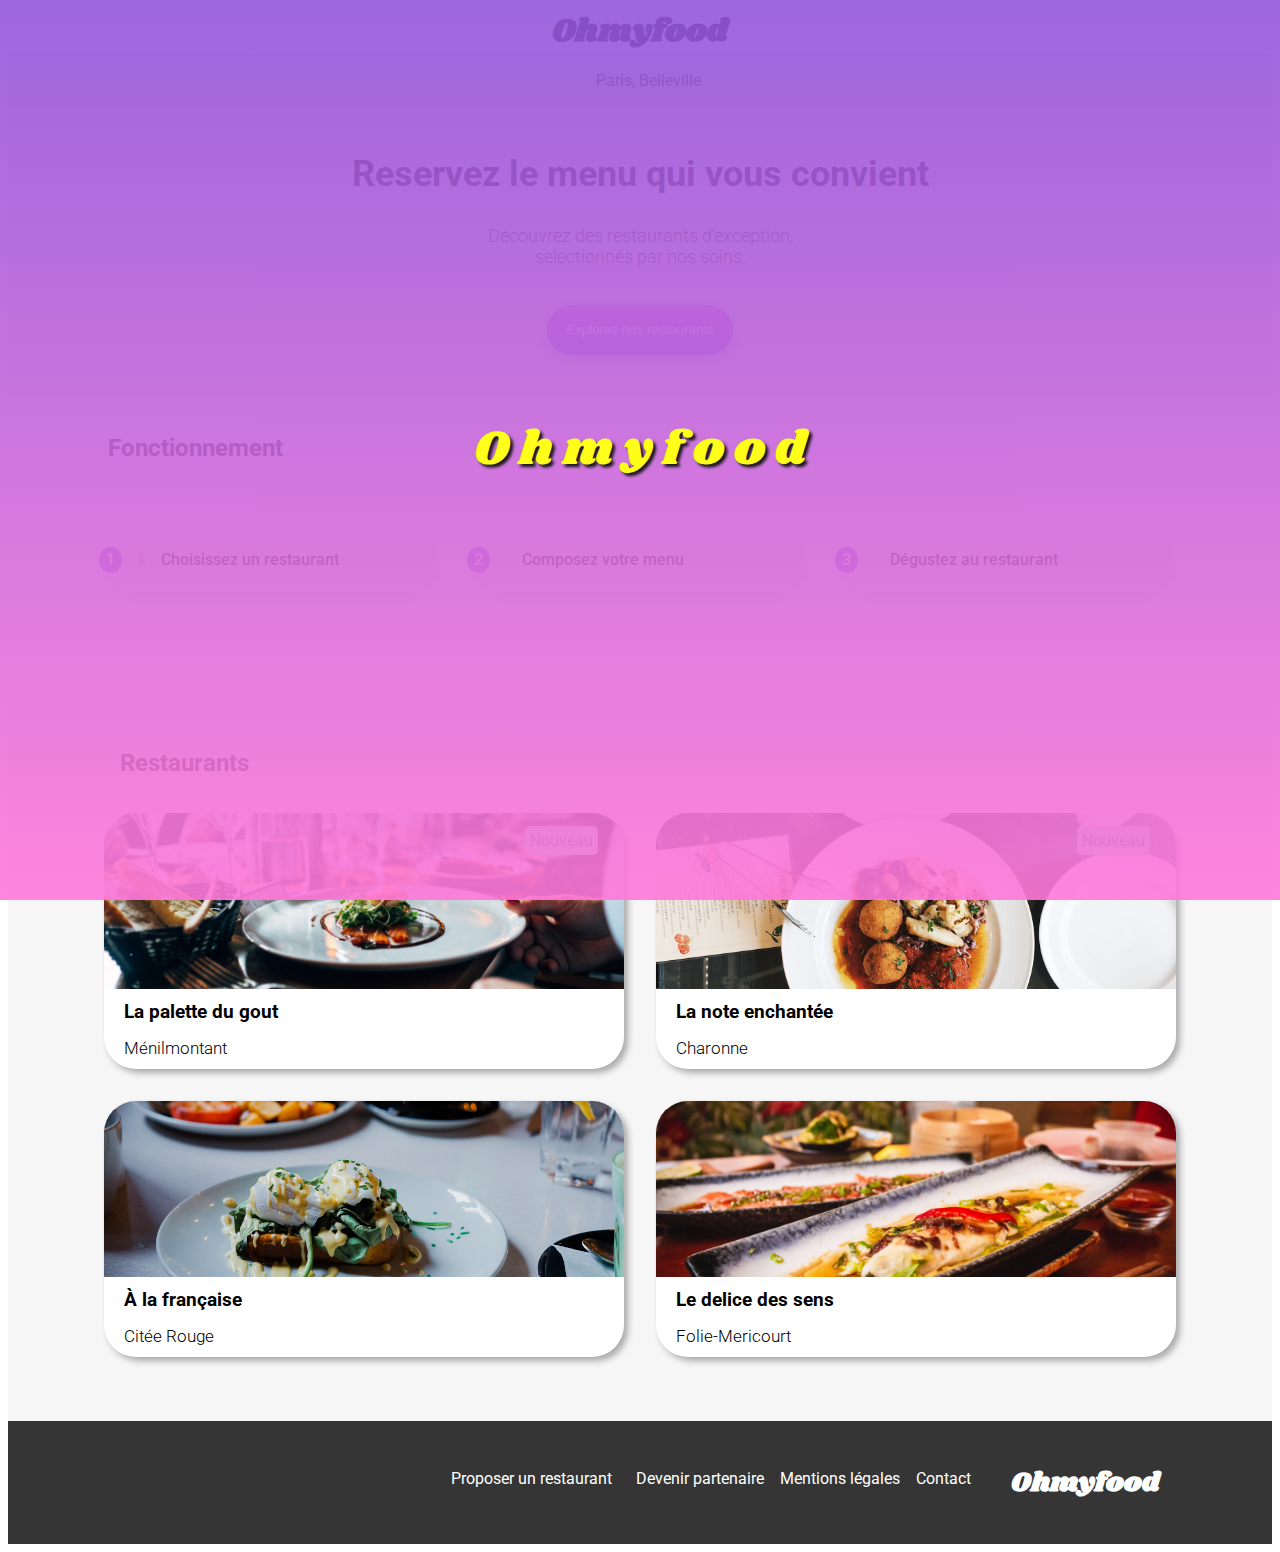
==== commit fc6ebced: "Modification soutenance" ====
--- a/index.html
+++ b/index.html
@@ -43,7 +43,7 @@
                 <h2> Reservez le menu qui vous convient</h2>
             </div>
             <div class="introduction__down-title">
-                <p>Découvrez des restaurants d'exception, selectionnés par nos soins.</p>
+                <p>Découvrez des restaurants d'exception,<br> selectionnés par nos soins.</p>
             </div>
             <button class="button">Explorez nos restaurants</button>
         </div>
--- a/main.css
+++ b/main.css
@@ -37,11 +37,13 @@
 .introduction__title {
   font-size: 24px;
   color: rgb(0, 0, 0);
-  margin-top: -1.3em;
+  padding-top: 0.7em;
+  font-weight: 700;
 }
 .introduction__down-title {
   color: #353535;
-  font-weight: lighter;
+  font-weight: 300;
+  font-size: 18px;
 }
 .introduction .button {
   background-image: linear-gradient(to top, #9356DC, #FF79DA);
@@ -55,7 +57,7 @@
   margin-bottom: 3em;
   opacity: 1;
   transition: opacity 250ms, transform 250ms ease-in-out;
-  width: 23em;
+  width: 14em;
 }
 .introduction .button:hover {
   box-shadow: 0px 4px 16px rgb(0, 0, 0);
@@ -75,6 +77,7 @@
 }
 .functionning h2 {
   padding: 20px;
+  font-size: 24px;
 }
 .functionning__list {
   padding-left: 0;
@@ -91,8 +94,9 @@
   justify-content: flex-start;
   align-items: center;
   flex-wrap: nowrap;
-  padding: 1.5em;
+  padding: 0.5em;
   margin: 1.5em 1.5em;
+  font-weight: 500;
   border-radius: 25px;
   box-shadow: 0px 4px 15px 0px rgba(0, 0, 0, 0.15);
   background-color: #f6f6f6;
@@ -106,8 +110,8 @@
   background-color: #9356DC;
   color: white;
   border-radius: 50%;
-  padding: 1em;
-  margin-left: -2.5em;
+  padding: 0.2em;
+  margin-left: -1.3em;
   width: 1em;
   text-align: center;
 }
@@ -174,13 +178,23 @@
   right: 1em;
 }
 
+.restaurant_name h3 {
+  font-size: 18px;
+  font-weight: 700;
+}
+
+.subtile_card p {
+  font-size: 17px;
+  font-weight: 300;
+}
+
 .new {
   color: #008766;
   background-color: #99E2D0;
   border: 5px solid #99E2D0;
   border-radius: 5px;
   position: absolute;
-  right: 1%;
+  right: 5%;
   top: 5%;
 }
 
@@ -200,11 +214,6 @@
     display: grid;
     grid-template-columns: repeat(2, 1fr);
   }
-}
-
-.heart__icon i {
-  position: absolute;
-  cursor: pointer;
 }
 
 .my-heart-full {
@@ -228,20 +237,6 @@
   cursor: pointer;
   font-size: 1.2em;
 }
-.fa-heart__full {
-  opacity: 0;
-  transition: opacity 1s ease-in-out;
-  -webkit-text-fill-color: transparent;
-  background-image: linear-gradient(#FF79DA, #9356DC);
-  -webkit-background-clip: text;
-  background-clip: text;
-}
-.fa-heart__full:hover {
-  opacity: 1;
-  background-position: 0% 100%;
-  background-image: linear-gradient(#FF79DA, #9356DC);
-  transition: opacity 1s ease-in-out;
-}
 
 .footer {
   background-color: #353535;
@@ -259,6 +254,7 @@
 .footer_title {
   font-family: "Shrikhand", cursive;
   padding-left: 2.25em;
+  font-size: 18px;
 }
 .footer_logo {
   display: flex;
@@ -281,6 +277,11 @@
     margin-bottom: 0.5em;
     padding-left: 1em;
   }
+}
+
+.footer h3 {
+  font-weight: 400;
+  font-size: 16px;
 }
 
 .banner {
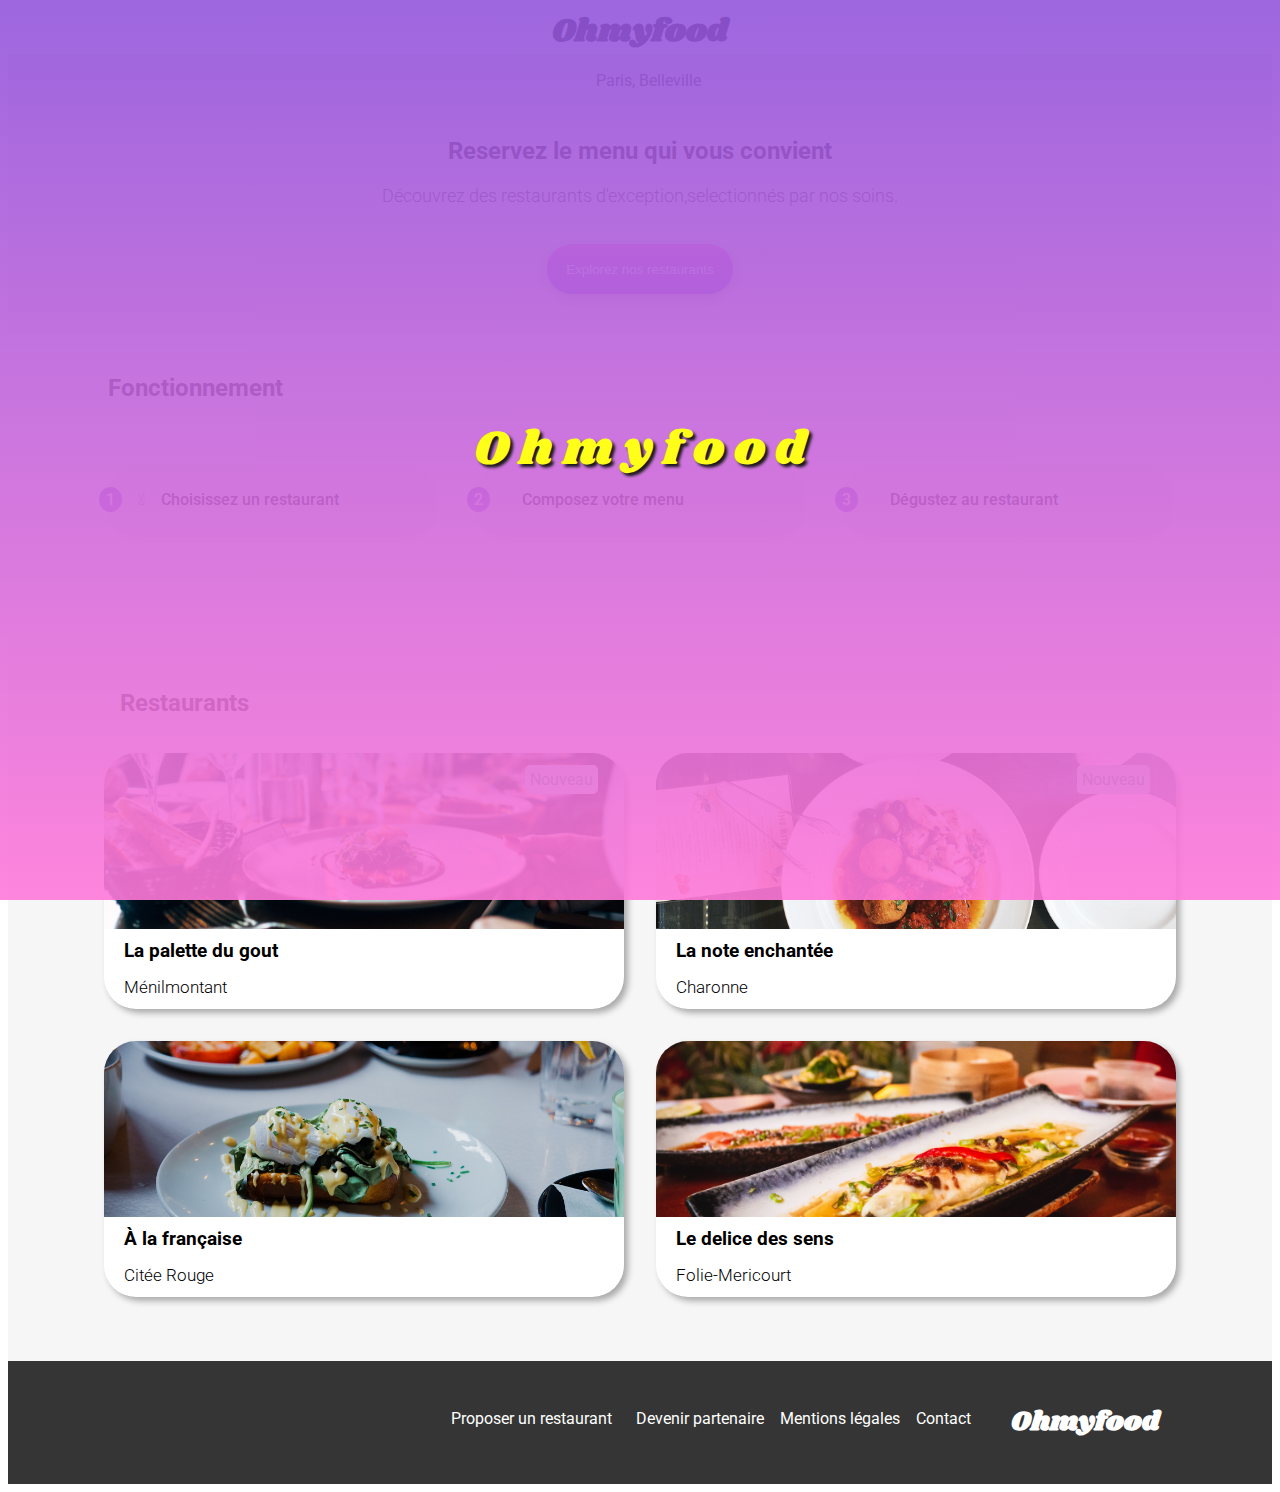
==== commit c9666551: "changement 2" ====
--- a/index.html
+++ b/index.html
@@ -43,7 +43,7 @@
                 <h2> Reservez le menu qui vous convient</h2>
             </div>
             <div class="introduction__down-title">
-                <p>Découvrez des restaurants d'exception,<br> selectionnés par nos soins.</p>
+                <p>Découvrez des restaurants d'exception,selectionnés par nos soins.</p>
             </div>
             <button class="button">Explorez nos restaurants</button>
         </div>
--- a/main.css
+++ b/main.css
@@ -35,10 +35,8 @@
   background-color: #f6f6f6;
 }
 .introduction__title {
-  font-size: 24px;
   color: rgb(0, 0, 0);
   padding-top: 0.7em;
-  font-weight: 700;
 }
 .introduction__down-title {
   color: #353535;
@@ -67,6 +65,11 @@
   cursor: pointer;
 }
 
+.introduction__title h2 {
+  font-size: 24px;
+  font-weight: 700;
+}
+
 .functionning {
   margin-bottom: 50px;
 }
